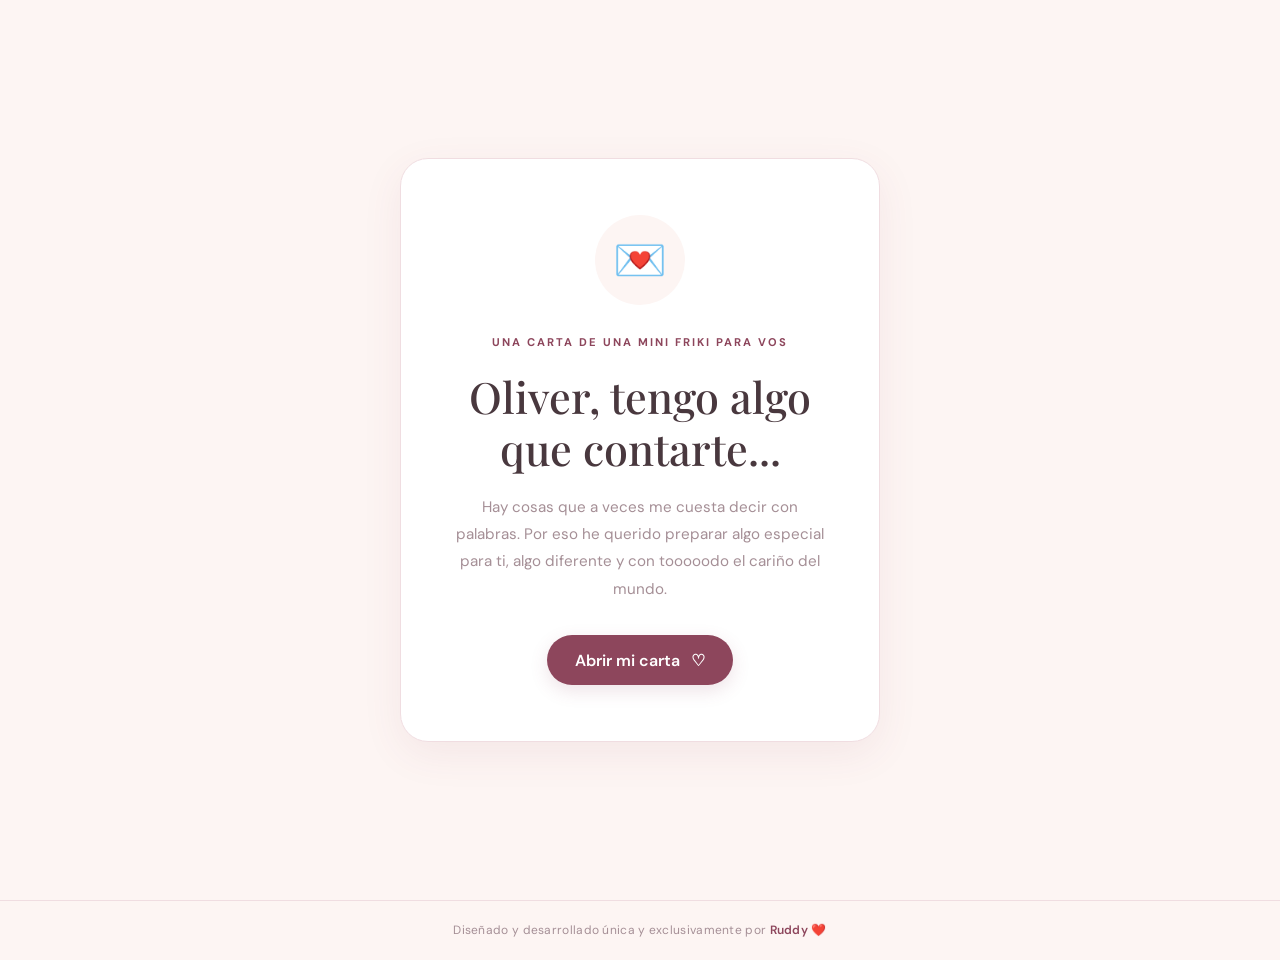
==== index.html @ 780e2952 "feat: add initial HTML structure and styles for the letter screen" ====
<!DOCTYPE html>
<html lang="en">
<head>
    <meta charset="UTF-8">
    <meta name="viewport" content="width=device-width, initial-scale=1.0">

    <title>Una cosita para ti</title>

    <link rel="stylesheet" href="./css/styles.css">
    <script src="./js/script.js" defer></script>
</head>
<body>
    
<!-- PANTALLA 1: CARTA -->
    <section id="screen-letter" class="screen active">

    <div class="letter-card">

        <div class="letter-envelope">
            <div class="envelope-icon">💌</div>
        </div>

        <span class="letter-label">UNA CARTA DE UNA MINI FRIKI PARA VOS</span>

        <h1>Oliver, tengo algo que contarte...</h1>

        <p>
            Hay cosas que a veces me cuesta decir con palabras.
            Por eso he querido preparar algo especial para ti, algo diferente y con tooooodo el cariño del mundo.
        </p>

        <button id="open-letter" class="btn btn-primary">
            Abrir mi carta
            <span>♡</span>
        </button>

    </div>

</section>

</body>

<footer class="footer">
    <p>
        Diseñado y desarrollado única y exclusivamente por
        <strong>Ruddy</strong> ❤️
    </p>
</footer>

</html>
---- css/styles.css ----
/* ========================================
   1. GOOGLE FONTS
======================================== */

@import url('https://fonts.googleapis.com/css2?family=DM+Sans:wght@400;500;600;700&family=Playfair+Display:wght@400;500;600;700&display=swap');


/* ========================================
   2. DESIGN TOKENS
======================================== */

:root {

    /* Colors */
    --color-bg: #FDF5F3;
    --color-primary: #E9B9C5;
    --color-accent: #8D465C;
    --color-accent-hover: #71374A;
    --color-text: #49383E;
    --color-muted: #A58F96;
    --color-white: #FFFFFF;
    --color-border: #F0DDE1;

    /* Typography */
    --font-heading: 'Playfair Display', serif;
    --font-body: 'DM Sans', sans-serif;

    /* Spacing */
    --spacing-xs: 0.5rem;
    --spacing-sm: 1rem;
    --spacing-md: 1.5rem;
    --spacing-lg: 2rem;
    --spacing-xl: 3rem;

    /* Borders */
    --radius-sm: 12px;
    --radius-md: 20px;
    --radius-lg: 28px;
    --radius-full: 999px;

    /* Shadows */
    --shadow-card: 0 12px 40px rgba(141, 70, 92, 0.08);

    /* Transitions */
    --transition: 0.3s ease;
}


/* ========================================
   3. RESET & GLOBAL STYLES
======================================== */

* {
    margin: 0;
    padding: 0;
    box-sizing: border-box;
}

html {
    scroll-behavior: smooth;
}

body {
    min-height: 100vh;
    display: flex;
    flex-direction: column;

    font-family: var(--font-body);
    font-size: 16px;
    color: var(--color-text);
    background-color: var(--color-bg);

    overflow-x: hidden;
}

button {
    font: inherit;
    cursor: pointer;
    border: none;
}

button:focus-visible {
    outline: 3px solid var(--color-accent);
    outline-offset: 4px;
}

img {
    display: block;
    max-width: 100%;
}

a {
    color: inherit;
    text-decoration: none;
}


/* ========================================
   4. TYPOGRAPHY
======================================== */

h1,
h2,
h3 {
    font-family: var(--font-heading);
    font-weight: 500;
    line-height: 1.2;
}

p {
    line-height: 1.7;
}


/* ========================================
   5. APP LAYOUT
======================================== */

.app {
    flex: 1;
    width: 100%;
    min-height: 100vh;
    position: relative;
}

.screen {
    display: none;

    width: 100%;
    min-height: 100vh;

    justify-content: center;
    align-items: center;

    padding: var(--spacing-md);
}

.screen.active {
    display: flex;
    animation: fadeIn 0.5s ease forwards;
}


/* ========================================
   6. LETTER SCREEN
======================================== */

.letter-card {
    width: 100%;
    max-width: 480px;

    padding: 3.5rem 2rem;

    background-color: var(--color-white);
    border: 1px solid var(--color-border);
    border-radius: var(--radius-lg);

    box-shadow: var(--shadow-card);

    text-align: center;
}


/* Envelope */

.letter-envelope {
    width: 90px;
    height: 90px;

    margin: 0 auto 1.8rem;

    display: flex;
    justify-content: center;
    align-items: center;

    background-color: var(--color-bg);
    border-radius: 50%;
}

.envelope-icon {
    font-size: 2.7rem;
}


/* Letter label */

.letter-label {
    display: block;

    margin-bottom: 1.2rem;

    color: var(--color-accent);

    font-size: 0.7rem;
    font-weight: 700;
    letter-spacing: 2px;
    line-height: 1.6;
}


/* Letter heading */

.letter-card h1 {
    max-width: 360px;

    margin: 0 auto 1.2rem;

    font-size: clamp(2rem, 5vw, 2.7rem);
}


/* Letter paragraph */

.letter-card p {
    max-width: 370px;

    margin: 0 auto 2rem;

    color: var(--color-muted);

    font-size: 0.95rem;
    line-height: 1.8;
}


/* ========================================
   7. BUTTONS
======================================== */

.btn {
    min-height: 50px;

    padding: 0.9rem 1.8rem;

    border-radius: var(--radius-full);

    font-weight: 600;

    transition:
        transform var(--transition),
        background-color var(--transition),
        box-shadow var(--transition);
}

.btn:hover {
    transform: translateY(-2px);
}

.btn:active {
    transform: translateY(0);
}


/* Primary button */

.btn-primary {
    background-color: var(--color-accent);
    color: var(--color-white);

    box-shadow: 0 6px 18px rgba(141, 70, 92, 0.15);
}

.btn-primary:hover {
    background-color: var(--color-accent-hover);

    box-shadow: 0 9px 22px rgba(141, 70, 92, 0.2);
}

.btn-primary span {
    margin-left: 0.4rem;
}


/* Secondary button */

.btn-secondary {
    background-color: var(--color-border);
    color: var(--color-text);
}

.btn-secondary:hover {
    background-color: var(--color-primary);
}


/* ========================================
   8. FOOTER
======================================== */

.footer {
    width: 100%;

    padding: 1.2rem 1rem;

    text-align: center;

    border-top: 1px solid var(--color-border);

    background-color: var(--color-bg);
}

.footer p {
    color: var(--color-muted);

    font-size: 0.75rem;
    letter-spacing: 0.3px;
}

.footer strong {
    color: var(--color-accent);
    font-weight: 600;
}


/* ========================================
   9. ANIMATIONS
======================================== */

@keyframes fadeIn {

    from {
        opacity: 0;
        transform: translateY(12px);
    }

    to {
        opacity: 1;
        transform: translateY(0);
    }
}


/* ========================================
   10. RESPONSIVE DESIGN
======================================== */

@media (max-width: 480px) {

    .screen {
        padding: 1.2rem;
    }

    .letter-card {
        padding: 2.8rem 1.5rem;
        border-radius: var(--radius-md);
    }

    .letter-envelope {
        width: 75px;
        height: 75px;
    }

    .envelope-icon {
        font-size: 2.3rem;
    }

    .letter-card h1 {
        font-size: 2rem;
    }

    .letter-card p {
        font-size: 0.9rem;
    }

    .btn {
        width: 100%;
    }

    .footer {
        padding: 1rem 0.8rem;
    }

    .footer p {
        font-size: 0.7rem;
    }
}


/* ========================================
   11. ACCESSIBILITY
======================================== */

@media (prefers-reduced-motion: reduce) {

    *,
    *::before,
    *::after {
        scroll-behavior: auto !important;
        animation-duration: 0.01ms !important;
        animation-iteration-count: 1 !important;
        transition-duration: 0.01ms !important;
    }
}
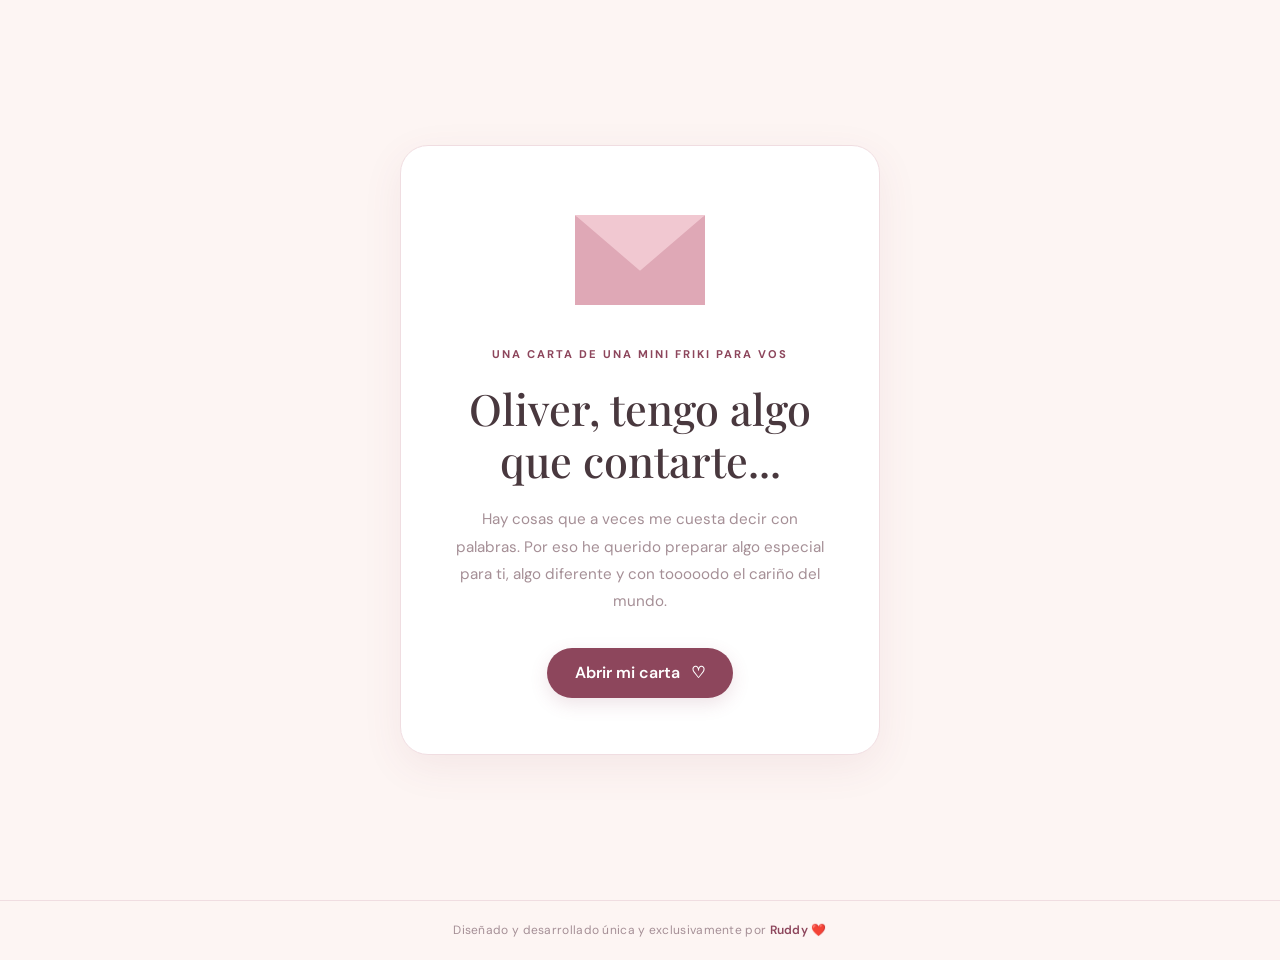
==== commit 2f218de5: "feat: add animated envelope opening" ====
--- a/index.html
+++ b/index.html
@@ -1,50 +1,65 @@
-<!DOCTYPE html>
-<html lang="en">
-<head>
-    <meta charset="UTF-8">
-    <meta name="viewport" content="width=device-width, initial-scale=1.0">
+<!doctype html>
+<html lang="es">
+  <head>
+    <meta charset="UTF-8" />
+    <meta name="viewport" content="width=device-width, initial-scale=1.0" />
+
+    <meta
+      name="description"
+      content="Una pequeña sorpresa preparada con mucho cariño."
+    />
 
     <title>Una cosita para ti</title>
 
-    <link rel="stylesheet" href="./css/styles.css">
+    <link rel="stylesheet" href="./css/styles.css" />
+    <link rel="stylesheet" href="./css/pages/home.css" />
     <script src="./js/script.js" defer></script>
-</head>
-<body>
-    
-<!-- PANTALLA 1: CARTA -->
-    <section id="screen-letter" class="screen active">
+  </head>
 
-    <div class="letter-card">
+  <body>
+    <main class="app" id="app-content">
+      <!-- PANTALLA INICIO -->
+      <section id="screen-letter" class="screen active">
+        <div class="letter-card">
+          <div class="letter-envelope" aria-hidden="true">
+            <div class="envelope">
+              <div class="envelope-back"></div>
 
-        <div class="letter-envelope">
-            <div class="envelope-icon">💌</div>
-        </div>
+              <div class="envelope-letter">
+                <span>Para Oliver</span>
+                <span>♡</span>
+              </div>
 
-        <span class="letter-label">UNA CARTA DE UNA MINI FRIKI PARA VOS</span>
+              <div class="envelope-front"></div>
+              <div class="envelope-flap"></div>
+            </div>
+          </div>
 
-        <h1>Oliver, tengo algo que contarte...</h1>
+          <span class="letter-label">
+            UNA CARTA DE UNA MINI FRIKI PARA VOS
+          </span>
 
-        <p>
-            Hay cosas que a veces me cuesta decir con palabras.
-            Por eso he querido preparar algo especial para ti, algo diferente y con tooooodo el cariño del mundo.
-        </p>
+          <h1>Oliver, tengo algo que contarte...</h1>
 
-        <button id="open-letter" class="btn btn-primary">
+          <p>
+            Hay cosas que a veces me cuesta decir con palabras. Por eso he
+            querido preparar algo especial para ti, algo diferente y con
+            tooooodo el cariño del mundo.
+          </p>
+
+          <button id="open-letter" class="btn btn-primary">
             Abrir mi carta
             <span>♡</span>
-        </button>
+          </button>
+        </div>
+      </section>
+    </main>
 
-    </div>
-
-</section>
-
-</body>
-
-<footer class="footer">
-    <p>
+    <footer class="footer">
+      <p>
         Diseñado y desarrollado única y exclusivamente por
         <strong>Ruddy</strong> ❤️
-    </p>
-</footer>
-
-</html>+      </p>
+    </footer>
+  </body>
+</html>
--- a/css/styles.css
+++ b/css/styles.css
@@ -11,7 +11,6 @@
 ======================================== */
 
 :root {
-
     /* Colors */
     --color-bg: #FDF5F3;
     --color-primary: #E9B9C5;
@@ -48,7 +47,7 @@
 
 
 /* ========================================
-   3. RESET & GLOBAL STYLES
+   3. RESET
 ======================================== */
 
 * {
@@ -74,30 +73,9 @@
     overflow-x: hidden;
 }
 
-button {
-    font: inherit;
-    cursor: pointer;
-    border: none;
-}
-
-button:focus-visible {
-    outline: 3px solid var(--color-accent);
-    outline-offset: 4px;
-}
-
-img {
-    display: block;
-    max-width: 100%;
-}
-
-a {
-    color: inherit;
-    text-decoration: none;
-}
-
-
-/* ========================================
-   4. TYPOGRAPHY
+
+/* ========================================
+   4. GLOBAL ELEMENTS
 ======================================== */
 
 h1,
@@ -112,21 +90,41 @@
     line-height: 1.7;
 }
 
+button {
+    border: none;
+    font: inherit;
+    cursor: pointer;
+}
+
+button:focus-visible {
+    outline: 3px solid var(--color-accent);
+    outline-offset: 4px;
+}
+
+img {
+    display: block;
+    max-width: 100%;
+}
+
+a {
+    color: inherit;
+    text-decoration: none;
+}
+
 
 /* ========================================
    5. APP LAYOUT
 ======================================== */
 
 .app {
+    position: relative;
     flex: 1;
     width: 100%;
     min-height: 100vh;
-    position: relative;
 }
 
 .screen {
     display: none;
-
     width: 100%;
     min-height: 100vh;
 
@@ -143,94 +141,11 @@
 
 
 /* ========================================
-   6. LETTER SCREEN
-======================================== */
-
-.letter-card {
-    width: 100%;
-    max-width: 480px;
-
-    padding: 3.5rem 2rem;
-
-    background-color: var(--color-white);
-    border: 1px solid var(--color-border);
-    border-radius: var(--radius-lg);
-
-    box-shadow: var(--shadow-card);
-
-    text-align: center;
-}
-
-
-/* Envelope */
-
-.letter-envelope {
-    width: 90px;
-    height: 90px;
-
-    margin: 0 auto 1.8rem;
-
-    display: flex;
-    justify-content: center;
-    align-items: center;
-
-    background-color: var(--color-bg);
-    border-radius: 50%;
-}
-
-.envelope-icon {
-    font-size: 2.7rem;
-}
-
-
-/* Letter label */
-
-.letter-label {
-    display: block;
-
-    margin-bottom: 1.2rem;
-
-    color: var(--color-accent);
-
-    font-size: 0.7rem;
-    font-weight: 700;
-    letter-spacing: 2px;
-    line-height: 1.6;
-}
-
-
-/* Letter heading */
-
-.letter-card h1 {
-    max-width: 360px;
-
-    margin: 0 auto 1.2rem;
-
-    font-size: clamp(2rem, 5vw, 2.7rem);
-}
-
-
-/* Letter paragraph */
-
-.letter-card p {
-    max-width: 370px;
-
-    margin: 0 auto 2rem;
-
-    color: var(--color-muted);
-
-    font-size: 0.95rem;
-    line-height: 1.8;
-}
-
-
-/* ========================================
-   7. BUTTONS
+   6. BUTTONS
 ======================================== */
 
 .btn {
     min-height: 50px;
-
     padding: 0.9rem 1.8rem;
 
     border-radius: var(--radius-full);
@@ -251,7 +166,6 @@
     transform: translateY(0);
 }
 
-
 /* Primary button */
 
 .btn-primary {
@@ -263,14 +177,12 @@
 
 .btn-primary:hover {
     background-color: var(--color-accent-hover);
-
     box-shadow: 0 9px 22px rgba(141, 70, 92, 0.2);
 }
 
 .btn-primary span {
     margin-left: 0.4rem;
 }
-
 
 /* Secondary button */
 
@@ -285,24 +197,21 @@
 
 
 /* ========================================
-   8. FOOTER
+   7. FOOTER
 ======================================== */
 
 .footer {
     width: 100%;
-
     padding: 1.2rem 1rem;
 
     text-align: center;
 
     border-top: 1px solid var(--color-border);
-
     background-color: var(--color-bg);
 }
 
 .footer p {
     color: var(--color-muted);
-
     font-size: 0.75rem;
     letter-spacing: 0.3px;
 }
@@ -314,55 +223,53 @@
 
 
 /* ========================================
-   9. ANIMATIONS
-======================================== */
-
-@keyframes fadeIn {
-
+   8. ANIMATIONS
+======================================== */
+
+/* Entrada de pantalla */
+.screen.active {
+    animation: screenEnter 0.55s ease both;
+}
+
+@keyframes screenEnter {
     from {
         opacity: 0;
-        transform: translateY(12px);
+        transform: translateY(18px) scale(0.985);
     }
 
     to {
         opacity: 1;
-        transform: translateY(0);
-    }
-}
-
-
-/* ========================================
-   10. RESPONSIVE DESIGN
+        transform: translateY(0) scale(1);
+    }
+}
+
+/* Salida de pantalla */
+.screen.is-leaving {
+    animation: screenExit 0.2s ease forwards;
+    pointer-events: none;
+}
+
+@keyframes screenExit {
+    from {
+        opacity: 1;
+        transform: translateY(0) scale(1);
+    }
+
+    to {
+        opacity: 0;
+        transform: translateY(-8px) scale(0.99);
+    }
+}
+
+/* ========================================
+   9. RESPONSIVE DESIGN
 ======================================== */
 
 @media (max-width: 480px) {
-
     .screen {
         padding: 1.2rem;
     }
 
-    .letter-card {
-        padding: 2.8rem 1.5rem;
-        border-radius: var(--radius-md);
-    }
-
-    .letter-envelope {
-        width: 75px;
-        height: 75px;
-    }
-
-    .envelope-icon {
-        font-size: 2.3rem;
-    }
-
-    .letter-card h1 {
-        font-size: 2rem;
-    }
-
-    .letter-card p {
-        font-size: 0.9rem;
-    }
-
     .btn {
         width: 100%;
     }
@@ -378,11 +285,10 @@
 
 
 /* ========================================
-   11. ACCESSIBILITY
+   10. ACCESSIBILITY
 ======================================== */
 
 @media (prefers-reduced-motion: reduce) {
-
     *,
     *::before,
     *::after {
--- a/css/pages/home.css
+++ b/css/pages/home.css
@@ -0,0 +1,314 @@
+/* ========================================
+   HOME SCREEN
+======================================== */
+
+.letter-card {
+  width: 100%;
+  max-width: 480px;
+  padding: 3.5rem 2rem;
+
+  background-color: var(--color-white);
+  border: 1px solid var(--color-border);
+  border-radius: var(--radius-lg);
+
+  box-shadow: var(--shadow-card);
+  text-align: center;
+}
+/* ========================================
+   ENVELOPE
+======================================== */
+
+.letter-envelope {
+  width: 150px;
+  height: 115px;
+  margin: 0 auto 1.8rem;
+
+  display: flex;
+  justify-content: center;
+  align-items: center;
+}
+
+.envelope {
+  position: relative;
+  width: 130px;
+  height: 90px;
+
+  perspective: 700px;
+}
+
+/* Back of the envelope */
+
+.envelope-back {
+  position: absolute;
+  inset: 0;
+
+  background-color: #e9b9c5;
+  border-radius: 6px;
+
+  z-index: 1;
+}
+
+/* Letter inside the envelope */
+
+.envelope-letter {
+  position: absolute;
+  z-index: 2;
+
+  left: 15%;
+  bottom: 5%;
+
+  width: 70%;
+  height: 85%;
+
+  display: flex;
+  flex-direction: column;
+  justify-content: space-between;
+  align-items: center;
+
+  padding: 0.8rem 0.4rem;
+
+  background-color: #ffffff;
+  border: 1px solid var(--color-border);
+  border-radius: 3px;
+
+  color: var(--color-accent);
+  font-family: var(--font-heading);
+  font-size: 0.75rem;
+
+  transform: translateY(0);
+}
+
+/* Front folds */
+
+.envelope-front {
+  position: absolute;
+  inset: 0;
+
+  background-color: #dfa8b6;
+
+  clip-path: polygon(0 0, 50% 58%, 100% 0, 100% 100%, 0 100%);
+
+  z-index: 3;
+}
+
+/* Top flap */
+
+.envelope-flap {
+  position: absolute;
+  inset: 0;
+
+  background-color: #f1c8d1;
+
+  clip-path: polygon(0 0, 100% 0, 50% 62%);
+
+  transform-origin: top center;
+  transform: rotateX(0deg);
+
+  z-index: 4;
+  backface-visibility: hidden;
+}
+
+/* ========================================
+   ENVELOPE OPENING
+======================================== */
+
+.letter-card.is-opening .envelope-flap {
+  animation: flapOpen 0.65s ease forwards;
+}
+
+.letter-card.is-opening .envelope-letter {
+  animation: letterReveal 0.65s 0.12s ease forwards;
+}
+
+.letter-card.is-opening .envelope {
+  animation: envelopeFloat 0.65s ease forwards;
+}
+
+/* Flap opens */
+
+@keyframes flapOpen {
+  0% {
+    transform: rotateX(0deg);
+  }
+
+  100% {
+    transform: rotateX(180deg);
+  }
+}
+
+/* Letter rises */
+
+@keyframes letterReveal {
+  0% {
+    transform: translateY(0);
+  }
+
+  100% {
+    transform: translateY(-55px);
+  }
+}
+
+/* Envelope lifts slightly */
+
+@keyframes envelopeFloat {
+  0%,
+  100% {
+    transform: translateY(0);
+  }
+
+  50% {
+    transform: translateY(-5px);
+  }
+}
+/* Letter label */
+
+.letter-label {
+  display: block;
+  margin-bottom: 1.2rem;
+
+  color: var(--color-accent);
+
+  font-size: 0.7rem;
+  font-weight: 700;
+  letter-spacing: 2px;
+  line-height: 1.6;
+}
+
+/* Letter heading */
+
+.letter-card h1 {
+  max-width: 360px;
+  margin: 0 auto 1.2rem;
+
+  font-size: clamp(2rem, 5vw, 2.7rem);
+}
+
+/* Letter paragraph */
+
+.letter-card p {
+  max-width: 370px;
+  margin: 0 auto 2rem;
+
+  color: var(--color-muted);
+
+  font-size: 0.95rem;
+  line-height: 1.8;
+}
+/* ========================================
+   RESPONSIVE
+======================================== */
+
+@media (max-width: 480px) {
+  .letter-card {
+    padding: 2.8rem 1.5rem;
+    border-radius: var(--radius-md);
+  }
+  .letter-envelope {
+    width: 135px;
+    height: 105px;
+  }
+
+  .envelope {
+    width: 115px;
+    height: 80px;
+  }
+
+  .letter-card h1 {
+    font-size: 2rem;
+  }
+
+  .letter-card p {
+    font-size: 0.9rem;
+  }
+}
+/* ========================================
+   ENVELOPE OPENING ANIMATION
+======================================== */
+
+/* The entire card disappears */
+
+.letter-card.is-opening {
+  animation: letterCardOpen 0.65s ease forwards;
+}
+
+/* Envelope flap opens */
+
+.letter-card.is-opening .envelope-flap {
+  animation: flapOpen 0.65s ease forwards;
+}
+
+/* Letter rises from the envelope */
+
+.letter-card.is-opening .envelope-letter {
+  animation: letterReveal 0.65s 0.12s ease forwards;
+}
+
+/* Envelope moves slightly */
+
+.letter-card.is-opening .envelope {
+  animation: envelopeFloat 0.65s ease forwards;
+}
+
+/* Subtle glow */
+
+.letter-card.is-opening .letter-envelope {
+  animation: envelopeGlow 0.65s ease forwards;
+}
+
+/* ========================================
+   KEYFRAMES
+======================================== */
+
+@keyframes flapOpen {
+  from {
+    transform: rotateX(0deg);
+  }
+
+  to {
+    transform: rotateX(180deg);
+  }
+}
+
+@keyframes letterReveal {
+  from {
+    transform: translateY(0);
+  }
+
+  to {
+    transform: translateY(-55px);
+  }
+}
+
+@keyframes envelopeFloat {
+  0%,
+  100% {
+    transform: translateY(0);
+  }
+
+  50% {
+    transform: translateY(-5px);
+  }
+}
+
+@keyframes envelopeGlow {
+  0%,
+  100% {
+    box-shadow: 0 0 0 rgba(233, 185, 197, 0);
+  }
+
+  50% {
+    box-shadow: 0 0 30px rgba(233, 185, 197, 0.55);
+  }
+}
+
+@keyframes letterCardOpen {
+  from {
+    opacity: 1;
+    transform: translateY(0) scale(1);
+  }
+
+  to {
+    opacity: 0;
+    transform: translateY(-25px) scale(0.96);
+  }
+}
